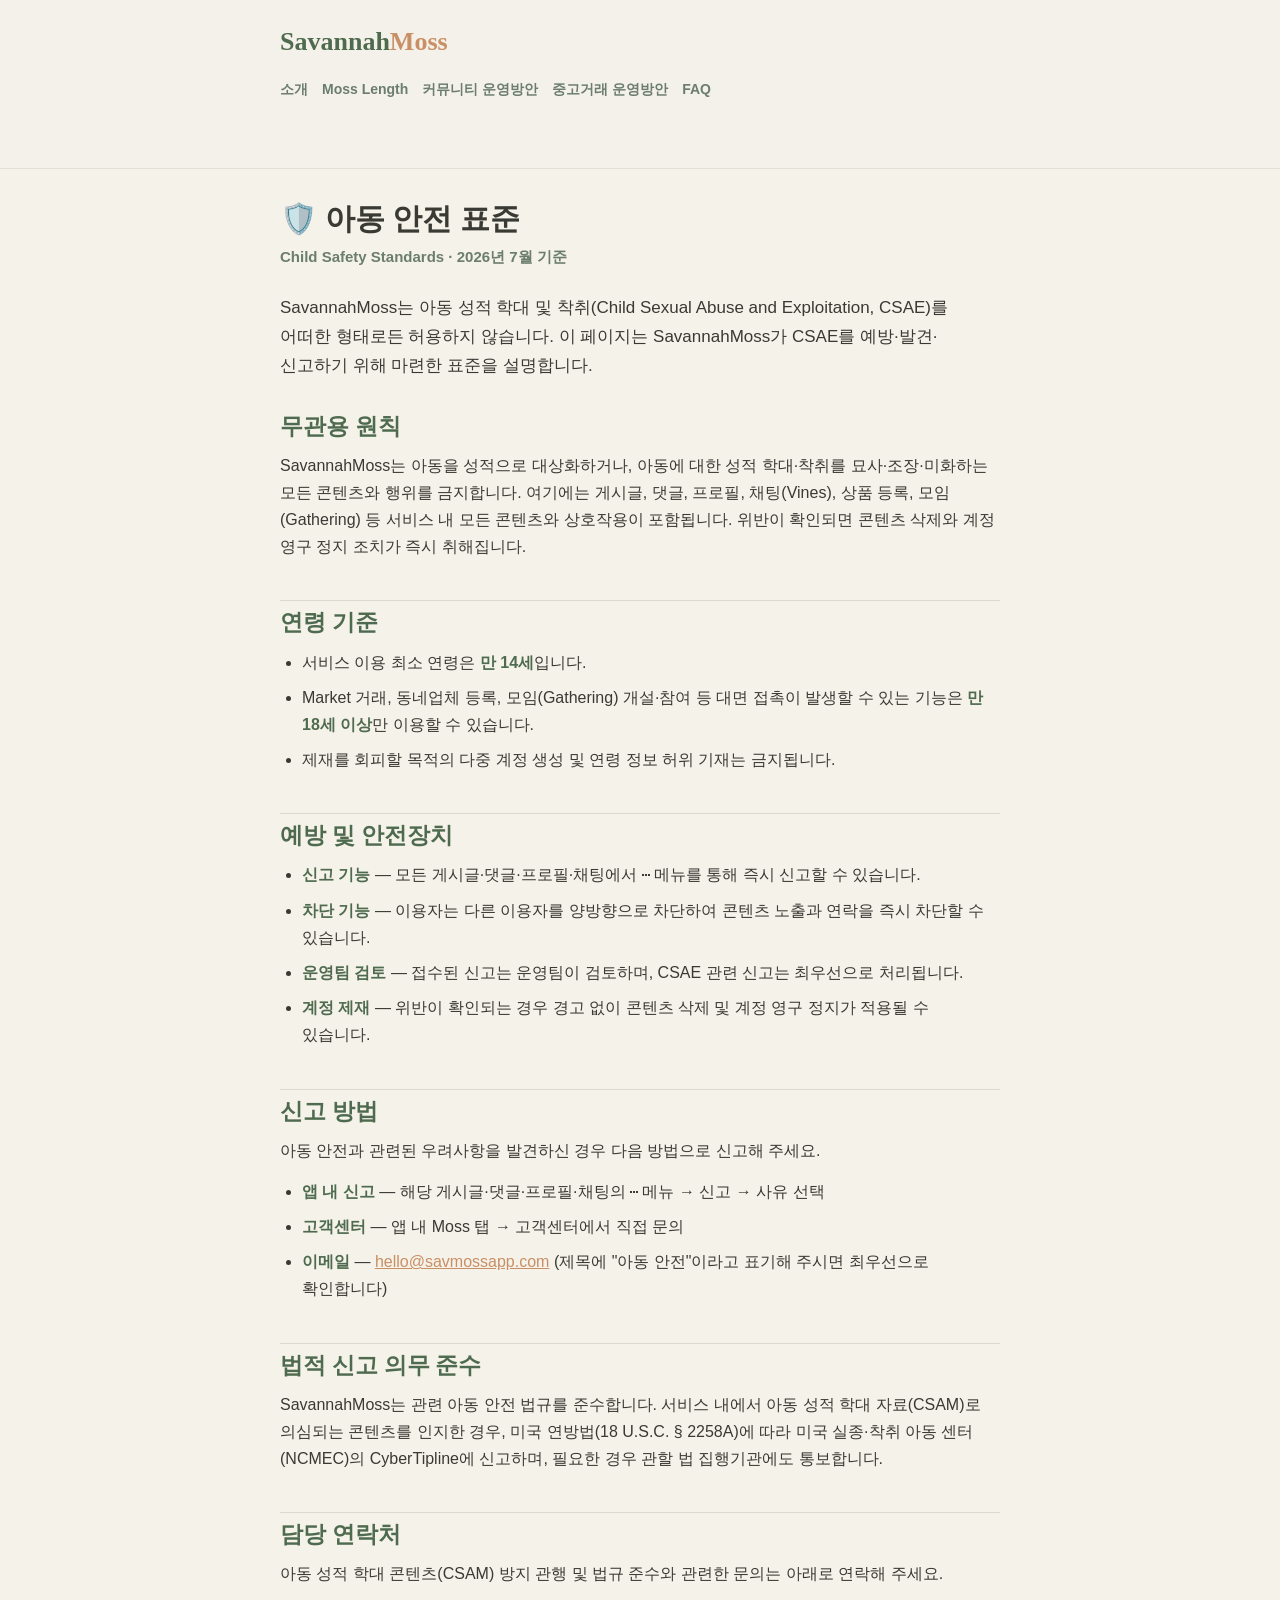
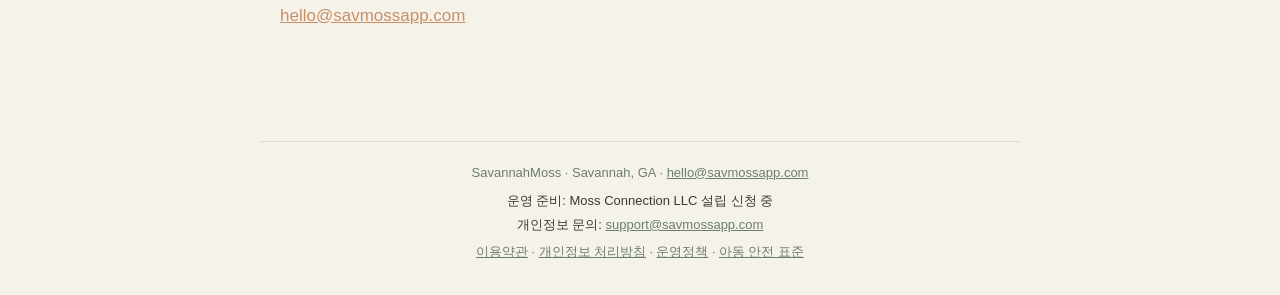
==== child-safety.html @ a76e88a2 "Deploy SavannahMoss info site (2026-07-23T06:16:36Z)" ====
<!DOCTYPE html>
<html lang="ko">
<head>
  <meta charset="UTF-8" />
  <!-- 보안: 정적 호스팅에서 meta 로 실제 동작하는 항목만(X-Frame-Options/nosniff/HSTS/frame-ancestors 는 무시됨 → 엣지 헤더 필요). -->
  <meta http-equiv="Content-Security-Policy" content="default-src 'self'; style-src 'self' 'unsafe-inline' https://fonts.googleapis.com; font-src https://fonts.gstatic.com; img-src 'self' data:; script-src 'self'; base-uri 'self'; form-action 'self'; frame-ancestors 'none'" />
  <meta name="referrer" content="no-referrer" />
  <meta name="viewport" content="width=device-width, initial-scale=1.0" />
  <title>아동 안전 표준 — SavannahMoss</title>
  <meta name="description" content="SavannahMoss의 아동 성적 학대 및 착취(CSAE) 방지 표준. 무관용 원칙, 신고·차단 절차, 법적 신고 의무, 연락처." />
  <link rel="preconnect" href="https://fonts.googleapis.com" />
  <link rel="preconnect" href="https://fonts.gstatic.com" crossorigin />
  <link href="https://fonts.googleapis.com/css2?family=Playfair+Display:wght@600;700&amp;family=Noto+Sans+KR:wght@400;500;700&amp;display=swap" rel="stylesheet" />
  <link rel="stylesheet" href="./style.css?v=a211223e0542" />
</head>
<body>
  <header class="site-header">
    <div class="wrap">
      <a class="site-title" href="./index.html">Savannah<span class="accent">Moss</span></a>
      <nav class="site-nav" aria-label="주요 페이지">
        <a href="./index.html">소개</a>
        <a href="./moss-length.html">Moss Length</a>
        <a href="./community-policy.html">커뮤니티 운영방안</a>
        <a href="./market-policy.html">중고거래 운영방안</a>
        <a href="./faq.html">FAQ</a>
      </nav>
    </div>
  </header>

  <div class="wrap">
    <main>
      <h1>🛡️ 아동 안전 표준</h1>
      <p class="subtitle">Child Safety Standards · 2026년 7월 기준</p>

      <p class="lede">
        SavannahMoss는 아동 성적 학대 및 착취(Child Sexual Abuse and Exploitation, CSAE)를
        어떠한 형태로든 허용하지 않습니다. 이 페이지는 SavannahMoss가 CSAE를 예방·발견·신고하기
        위해 마련한 표준을 설명합니다.
      </p>

      <h2>무관용 원칙</h2>
      <p>
        SavannahMoss는 아동을 성적으로 대상화하거나, 아동에 대한 성적 학대·착취를 묘사·조장·미화하는
        모든 콘텐츠와 행위를 금지합니다. 여기에는 게시글, 댓글, 프로필, 채팅(Vines), 상품 등록,
        모임(Gathering) 등 서비스 내 모든 콘텐츠와 상호작용이 포함됩니다. 위반이 확인되면 콘텐츠
        삭제와 계정 영구 정지 조치가 즉시 취해집니다.
      </p>

      <h2>연령 기준</h2>
      <ul>
        <li>서비스 이용 최소 연령은 <strong>만 14세</strong>입니다.</li>
        <li>Market 거래, 동네업체 등록, 모임(Gathering) 개설·참여 등 대면 접촉이 발생할 수 있는
          기능은 <strong>만 18세 이상</strong>만 이용할 수 있습니다.</li>
        <li>제재를 회피할 목적의 다중 계정 생성 및 연령 정보 허위 기재는 금지됩니다.</li>
      </ul>

      <h2>예방 및 안전장치</h2>
      <ul>
        <li><strong>신고 기능</strong> — 모든 게시글·댓글·프로필·채팅에서 ⋯ 메뉴를 통해 즉시 신고할
          수 있습니다.</li>
        <li><strong>차단 기능</strong> — 이용자는 다른 이용자를 양방향으로 차단하여 콘텐츠 노출과
          연락을 즉시 차단할 수 있습니다.</li>
        <li><strong>운영팀 검토</strong> — 접수된 신고는 운영팀이 검토하며, CSAE 관련 신고는
          최우선으로 처리됩니다.</li>
        <li><strong>계정 제재</strong> — 위반이 확인되는 경우 경고 없이 콘텐츠 삭제 및 계정 영구
          정지가 적용될 수 있습니다.</li>
      </ul>

      <h2>신고 방법</h2>
      <p>
        아동 안전과 관련된 우려사항을 발견하신 경우 다음 방법으로 신고해 주세요.
      </p>
      <ul>
        <li><strong>앱 내 신고</strong> — 해당 게시글·댓글·프로필·채팅의 ⋯ 메뉴 → 신고 → 사유 선택</li>
        <li><strong>고객센터</strong> — 앱 내 Moss 탭 → 고객센터에서 직접 문의</li>
        <li><strong>이메일</strong> — <a href="mailto:hello@savmossapp.com">hello@savmossapp.com</a>
          (제목에 "아동 안전"이라고 표기해 주시면 최우선으로 확인합니다)</li>
      </ul>

      <h2>법적 신고 의무 준수</h2>
      <p>
        SavannahMoss는 관련 아동 안전 법규를 준수합니다. 서비스 내에서 아동 성적 학대 자료(CSAM)로
        의심되는 콘텐츠를 인지한 경우, 미국 연방법(18 U.S.C. § 2258A)에 따라 미국 실종·착취 아동
        센터(NCMEC)의 CyberTipline에 신고하며, 필요한 경우 관할 법 집행기관에도 통보합니다.
      </p>

      <h2>담당 연락처</h2>
      <p>
        아동 성적 학대 콘텐츠(CSAM) 방지 관행 및 법규 준수와 관련한 문의는 아래로 연락해 주세요.
      </p>
      <p class="lede">
        <a href="mailto:hello@savmossapp.com">hello@savmossapp.com</a>
      </p>
    </main>
  </div>

  <footer class="site-footer">
    <div>SavannahMoss · Savannah, GA · <a href="mailto:hello@savmossapp.com">hello@savmossapp.com</a></div>
    <div class="operator-info">
      <!-- 법인 설립 승인 후 정식 법인명 및 등록 정보를 이 문구에 반영합니다. -->
      <span>운영 준비: Moss Connection LLC 설립 신청 중</span>
      <span>개인정보 문의: <a href="mailto:support@savmossapp.com">support@savmossapp.com</a></span>
    </div>
    <div class="footer-legal"><a href="./terms-of-service.html">이용약관</a> · <a href="./privacy-policy.html">개인정보 처리방침</a> · <a href="./operation-policy.html">운영정책</a> · <a href="./child-safety.html">아동 안전 표준</a></div>
  </footer>
</body>
</html>
---- style.css ----
/* SavannahMoss 안내 사이트 — 공통 스타일 */

:root {
  --moss-green: #6b7d6d;
  --live-oak: #4f6b4f;
  --southern-mist: #f5f2ea;
  --savannah-clay: #c98f65;
  --golden-moss: #c8a96b;
  --deep-bark: #3a3a34;
  --soft-sage: #dfe7d8;
  --paper: #fffdf8;
  --mist-deep: #e9e2d3;

  --max-width: 760px;
  --wide-width: 1120px;
  --font-title: 'Playfair Display', 'Noto Sans KR', serif;
  --font-body: 'Noto Sans KR', -apple-system, BlinkMacSystemFont, sans-serif;
}

* {
  box-sizing: border-box;
}

html {
  -webkit-text-size-adjust: 100%;
  scroll-behavior: smooth;
}

#features,
#experience,
#beta,
#partners,
#faq,
#policy,
#contact {
  scroll-margin-top: 110px;
}

body {
  margin: 0;
  padding: 0;
  background-color: var(--southern-mist);
  color: var(--deep-bark);
  font-family: var(--font-body);
  line-height: 1.7;
  font-size: 16px;
  word-break: keep-all;
  overflow-wrap: break-word;
}

.wrap,
.wide-wrap {
  margin: 0 auto;
  padding: 0 20px 48px;
}

.wrap {
  max-width: var(--max-width);
}

.wide-wrap {
  max-width: var(--wide-width);
}

/* 헤더 */
header.site-header {
  background-color: rgba(245, 242, 234, 0.94);
  border-bottom: 1px solid rgba(58, 58, 52, 0.1);
  padding: 20px 0 12px;
  margin-bottom: 32px;
}

header.site-header.home-header {
  position: sticky;
  top: 0;
  z-index: 20;
  margin-bottom: 0;
  backdrop-filter: blur(14px);
}

.header-inner {
  display: flex;
  align-items: center;
  justify-content: space-between;
  gap: 20px;
  padding-bottom: 0;
}

.site-title {
  font-family: var(--font-title);
  font-weight: 700;
  font-size: 26px;
  color: var(--live-oak);
  text-decoration: none;
  display: inline-block;
  letter-spacing: 0;
  white-space: nowrap;
}

.brand-lockup {
  display: inline-flex;
  align-items: center;
  gap: 10px;
  color: inherit;
  text-decoration: none;
}

.brand-mark {
  width: 50px;
  height: 50px;
  object-fit: contain;
  border-radius: 50%;
}

.site-title .accent {
  color: var(--savannah-clay);
}

nav.site-nav {
  margin-top: 10px;
  display: flex;
  flex-wrap: wrap;
  gap: 6px 14px;
}

.header-inner nav.site-nav {
  margin-top: 0;
  justify-content: flex-end;
}

nav.site-nav a {
  color: var(--moss-green);
  text-decoration: none;
  font-size: 14px;
  font-weight: 600;
  padding: 4px 0;
  border-bottom: 2px solid transparent;
}

.nav-beta {
  min-height: 34px;
  padding: 5px 12px;
  color: #fff;
  cursor: pointer;
  background-color: var(--live-oak);
  border: 1px solid var(--live-oak);
  border-radius: 6px;
  font-family: var(--font-body);
  font-size: 13px;
  font-weight: 700;
  line-height: 1.4;
  word-break: keep-all;
}

.nav-beta:hover,
.nav-beta:focus-visible {
  color: #fff;
  background-color: var(--deep-bark);
  border-color: var(--deep-bark);
}

nav.site-nav a:hover,
nav.site-nav a:focus {
  color: var(--live-oak);
  border-bottom-color: var(--golden-moss);
}

nav.site-nav a[aria-current='page'] {
  color: var(--live-oak);
  border-bottom-color: var(--live-oak);
}

a:focus-visible,
button:focus-visible,
input:focus-visible,
select:focus-visible,
textarea:focus-visible,
fieldset:focus-visible,
summary:focus-visible {
  outline: 3px solid var(--golden-moss);
  outline-offset: 4px;
}

/* 본문 타이포 */
main {
  min-height: 40vh;
}

h1,
h2 {
  font-family: var(--font-title);
  line-height: 1.18;
  letter-spacing: 0;
  word-break: keep-all;
  overflow-wrap: normal;
}

h1 {
  font-size: 30px;
  color: var(--deep-bark);
  margin: 0 0 8px;
}

h2 {
  font-size: 23px;
  color: var(--live-oak);
  margin: 40px 0 12px;
  padding-top: 8px;
  border-top: 1px solid rgba(107, 125, 109, 0.2);
}

.home-page h2 {
  font-size: clamp(31px, 4vw, 54px);
  color: var(--deep-bark);
  margin: 0;
  padding: 0;
  border: 0;
}

h2:first-of-type {
  border-top: none;
  margin-top: 24px;
}

h3 {
  font-family: var(--font-body);
  font-weight: 700;
  font-size: 16px;
  color: var(--deep-bark);
  margin: 20px 0 8px;
}

p {
  margin: 0 0 14px;
}

.lede {
  font-size: 17px;
  color: var(--deep-bark);
}

.subtitle {
  color: var(--moss-green);
  font-size: 15px;
  font-weight: 600;
  margin: 0 0 24px;
}

.section-kicker {
  color: var(--savannah-clay);
  font-size: 12px;
  font-weight: 700;
  letter-spacing: 0.08em;
  margin-bottom: 12px;
  text-transform: uppercase;
}

.section-lede {
  font-size: 19px;
  color: rgba(58, 58, 52, 0.86);
  margin: 0;
}

.section-heading {
  max-width: 760px;
  margin-bottom: 30px;
}

ul,
ol {
  margin: 0 0 16px;
  padding-left: 22px;
}

li {
  margin-bottom: 8px;
}

strong {
  color: var(--live-oak);
}

a {
  color: var(--savannah-clay);
}

a:hover {
  color: var(--live-oak);
}

hr {
  border: none;
  border-top: 1px solid rgba(58, 58, 52, 0.12);
  margin: 32px 0;
}

/* Home */
.hero {
  position: relative;
  min-height: 88svh;
  display: grid;
  align-items: end;
  overflow: hidden;
  color: #fffdf8;
}

.hero-media,
.hero-shade {
  position: absolute;
  inset: 0;
}

.hero-media {
  background-image: url('./intro-bg.jpg');
  background-position: center 38%;
  background-size: cover;
  transform: scale(1.02);
}

.hero-shade {
  background: linear-gradient(180deg, rgba(36, 43, 32, 0.2) 0%, rgba(36, 43, 32, 0.34) 42%, rgba(36, 43, 32, 0.72) 100%);
}

.hero-content {
  position: relative;
  z-index: 2;
  width: 100%;
  padding-top: 170px;
  padding-bottom: min(12vh, 110px);
}

.eyebrow {
  color: rgba(255, 253, 248, 0.86);
  font-size: 13px;
  font-weight: 700;
  letter-spacing: 0.08em;
  text-transform: uppercase;
}

.hero h1 {
  color: #fffdf8;
  font-size: clamp(52px, 7.5vw, 100px);
  line-height: 0.95;
  max-width: 980px;
  text-shadow: 0 2px 22px rgba(0, 0, 0, 0.22);
}

.hero-copy {
  max-width: 670px;
  color: rgba(255, 253, 248, 0.94);
  font-size: clamp(18px, 2.1vw, 25px);
  line-height: 1.55;
  margin-top: 22px;
}

.hero-route {
  color: rgba(255, 253, 248, 0.82);
  font-size: 13px;
  font-weight: 700;
  letter-spacing: 0.04em;
  margin: 18px 0 0;
}

.hero-route span {
  color: var(--golden-moss);
  padding: 0 5px;
}

.hero-actions,
.final-cta {
  display: flex;
  align-items: center;
  flex-wrap: wrap;
  gap: 12px;
}

.hero-actions {
  margin-top: 30px;
}

.primary-action,
.secondary-action {
  display: inline-flex;
  align-items: center;
  justify-content: center;
  min-height: 46px;
  border-radius: 8px;
  padding: 11px 18px;
  font-weight: 700;
  text-decoration: none;
  font-family: var(--font-body);
  font-size: 15px;
  cursor: pointer;
}

.primary-action {
  background-color: var(--paper);
  color: var(--live-oak);
  border: 1px solid var(--paper);
}

.primary-action:hover {
  color: var(--deep-bark);
  background-color: var(--soft-sage);
}

.secondary-action {
  border: 1px solid rgba(255, 253, 248, 0.62);
  background-color: transparent;
  color: #fffdf8;
}

.secondary-action:hover {
  border-color: #fffdf8;
  color: #fffdf8;
}

.hero-status {
  display: flex;
  align-items: center;
  gap: 9px;
  margin: 17px 0 0;
  color: rgba(255, 253, 248, 0.82);
  font-size: 13px;
}

.hero-status span {
  display: inline-flex;
  align-items: center;
  min-height: 24px;
  padding: 2px 9px;
  color: var(--deep-bark);
  background-color: var(--golden-moss);
  border-radius: 999px;
  font-size: 11px;
  font-weight: 700;
  text-transform: uppercase;
}

.intro-band,
.experience-band,
.policy-band {
  padding: 86px 0;
}

.intro-band {
  background-color: var(--paper);
}

.intro-grid,
.experience-grid {
  display: grid;
  grid-template-columns: minmax(0, 0.86fr) minmax(0, 1.14fr);
  gap: 52px;
  align-items: center;
  padding-bottom: 0;
}

.feature-section,
.trust-section,
.faq-section,
.final-cta {
  padding-top: 94px;
  padding-bottom: 94px;
}

.feature-grid {
  display: grid;
  grid-template-columns: repeat(4, minmax(0, 1fr));
  gap: 14px;
}

.feature-card,
.policy-link {
  background-color: var(--paper);
  border: 1px solid rgba(107, 125, 109, 0.18);
  border-radius: 8px;
}

.feature-card {
  min-height: 230px;
  padding: 24px;
}

.feature-icon {
  width: 44px;
  height: 44px;
  border-radius: 6px;
  display: inline-flex;
  align-items: center;
  justify-content: center;
  color: #fff;
  background-color: var(--live-oak);
  margin-bottom: 24px;
}

.feature-icon svg {
  width: 24px;
  height: 24px;
  flex: 0 0 auto;
}

.feature-icon.clay {
  background-color: var(--savannah-clay);
}

.feature-icon.gold {
  background-color: var(--golden-moss);
  color: var(--deep-bark);
}

.feature-card h3,
.trust-list h3 {
  font-size: 18px;
  margin: 0 0 9px;
}

.feature-card p,
.trust-list p,
.policy-link p,
.experience-grid p,
.reference-note p,
.final-cta p {
  color: rgba(58, 58, 52, 0.78);
}

.feature-card .feature-context {
  margin: 0 0 8px;
  color: var(--savannah-clay);
  font-size: 12px;
  font-weight: 700;
}

/* 앱 경험: 휴대폰 장식 없이 실제 제품 흐름을 보여주는 UI 프리뷰 */
.product-experience {
  padding: 104px 0;
  background-color: var(--paper);
}

.product-experience > .wide-wrap {
  padding-bottom: 0;
}

.experience-heading {
  max-width: 820px;
  margin-bottom: 64px;
}

.experience-heading .section-lede {
  max-width: 720px;
  margin-top: 18px;
}

.preview-note {
  margin: 13px 0 0;
  color: rgba(58, 58, 52, 0.58);
  font-size: 12px;
}

.experience-flow {
  border-top: 1px solid rgba(58, 58, 52, 0.14);
}

.experience-row {
  display: grid;
  grid-template-columns: minmax(260px, 0.78fr) minmax(0, 1.22fr);
  gap: 72px;
  align-items: center;
  padding: 72px 0;
  border-bottom: 1px solid rgba(58, 58, 52, 0.14);
}

.experience-row.reverse .experience-copy {
  order: 2;
}

.experience-row.reverse {
  grid-template-columns: minmax(0, 1.22fr) minmax(260px, 0.78fr);
}

.experience-row.reverse .app-preview {
  order: 1;
}

.experience-copy {
  max-width: 420px;
}

.experience-step {
  display: block;
  margin-bottom: 18px;
  color: var(--savannah-clay);
  font-size: 12px;
  font-weight: 700;
  letter-spacing: 0.06em;
  text-transform: uppercase;
}

.experience-copy h3 {
  margin: 0 0 18px;
  color: var(--deep-bark);
  font-family: var(--font-title);
  font-size: clamp(28px, 3.4vw, 43px);
  line-height: 1.24;
}

.experience-copy p {
  margin: 0;
  color: rgba(58, 58, 52, 0.78);
  font-size: 16px;
}

.flow-label {
  display: block;
  margin-top: 23px;
  padding-top: 15px;
  color: var(--live-oak);
  border-top: 1px solid rgba(79, 107, 79, 0.18);
  font-size: 13px;
  font-weight: 700;
}

.app-preview {
  min-width: 0;
  padding: 26px;
  background-color: var(--southern-mist);
  border: 1px solid rgba(107, 125, 109, 0.22);
  border-radius: 8px;
  box-shadow: 0 24px 56px rgba(58, 58, 52, 0.12);
}

.preview-bar {
  display: flex;
  align-items: center;
  justify-content: space-between;
  gap: 16px;
  margin-bottom: 18px;
}

.preview-bar strong {
  color: var(--deep-bark);
  font-family: var(--font-title);
  font-size: 24px;
}

.preview-bar span {
  color: var(--moss-green);
  font-size: 11px;
  font-weight: 700;
}

.preview-search {
  margin-bottom: 12px;
  padding: 11px 14px;
  color: rgba(58, 58, 52, 0.55);
  background-color: rgba(58, 58, 52, 0.07);
  border-radius: 6px;
  font-size: 12px;
}

.preview-chips {
  display: flex;
  flex-wrap: wrap;
  gap: 7px;
  margin-bottom: 16px;
}

.preview-chips span {
  padding: 5px 10px;
  color: var(--moss-green);
  background-color: var(--paper);
  border: 1px solid rgba(107, 125, 109, 0.15);
  border-radius: 999px;
  font-size: 11px;
  font-weight: 700;
}

.preview-chips .active {
  color: #fff;
  background-color: var(--live-oak);
  border-color: var(--live-oak);
}

.preview-post {
  padding: 19px;
  background-color: var(--paper);
  border: 1px solid rgba(107, 125, 109, 0.16);
  border-radius: 8px;
}

.preview-author {
  display: flex;
  align-items: center;
  gap: 11px;
}

.preview-avatar {
  display: grid;
  width: 38px;
  height: 38px;
  flex: 0 0 auto;
  color: var(--live-oak);
  background-color: var(--soft-sage);
  border-radius: 50%;
  font-size: 13px;
  font-weight: 700;
  place-items: center;
}

.preview-author strong,
.preview-author small {
  display: block;
}

.preview-author strong {
  color: var(--deep-bark);
  font-size: 13px;
}

.preview-author small {
  color: rgba(58, 58, 52, 0.56);
  font-size: 10px;
}

.preview-post > p {
  margin: 17px 0;
  color: var(--deep-bark);
  font-size: 16px;
  font-weight: 700;
  line-height: 1.55;
}

.preview-answer {
  display: grid;
  grid-template-columns: 24px minmax(0, 1fr);
  gap: 6px;
  padding: 12px;
  color: var(--moss-green);
  background-color: rgba(107, 125, 109, 0.09);
  border-radius: 6px;
}

.preview-answer p {
  margin: 0;
  color: rgba(58, 58, 52, 0.72);
  font-size: 12px;
}

.preview-answer strong {
  color: var(--live-oak);
}

.market-preview {
  display: grid;
  grid-template-columns: minmax(0, 0.82fr) minmax(0, 1.18fr);
  gap: 16px;
  align-items: stretch;
}

.market-listing,
.vines-panel {
  min-width: 0;
  background-color: var(--paper);
  border: 1px solid rgba(107, 125, 109, 0.16);
  border-radius: 8px;
  overflow: hidden;
}

.market-listing img {
  display: block;
  width: 100%;
  height: auto;
  aspect-ratio: 4 / 3;
  object-fit: cover;
}

.listing-copy {
  padding: 15px;
}

.listing-copy span,
.listing-copy strong,
.listing-copy p {
  display: block;
}

.listing-copy span {
  color: var(--savannah-clay);
  font-size: 10px;
  font-weight: 700;
}

.listing-copy strong {
  margin-top: 6px;
  color: var(--deep-bark);
  font-size: 14px;
}

.listing-copy p {
  margin: 3px 0 0;
  color: var(--moss-green);
  font-size: 12px;
}

.vines-panel {
  padding: 18px;
}

.vines-panel .preview-bar {
  margin-bottom: 22px;
}

.vines-panel .preview-bar strong {
  font-size: 21px;
}

.chat-line {
  width: fit-content;
  max-width: 88%;
  margin-bottom: 9px;
  padding: 9px 11px;
  font-size: 11px;
  line-height: 1.5;
}

.chat-line.received {
  color: var(--deep-bark);
  background-color: var(--mist-deep);
  border-radius: 3px 8px 8px 8px;
}

.chat-line.sent {
  margin-left: auto;
  color: #fff;
  background-color: var(--live-oak);
  border-radius: 8px 3px 8px 8px;
}

.meeting-note {
  display: grid;
  gap: 2px;
  margin-top: 18px;
  padding-top: 13px;
  border-top: 1px solid rgba(58, 58, 52, 0.12);
}

.meeting-note strong {
  color: var(--savannah-clay);
  font-size: 10px;
}

.meeting-note span {
  color: var(--deep-bark);
  font-size: 11px;
  font-weight: 700;
}

.moss-preview {
  padding: 30px;
}

.moss-profile-head {
  display: grid;
  grid-template-columns: auto minmax(0, 1fr) auto;
  gap: 14px;
  align-items: center;
  padding-bottom: 20px;
  border-bottom: 1px solid rgba(58, 58, 52, 0.12);
}

.moss-avatar {
  display: grid;
  width: 58px;
  height: 58px;
  color: #fff;
  background-color: var(--live-oak);
  border-radius: 50%;
  font-family: var(--font-title);
  font-size: 24px;
  place-items: center;
}

.moss-profile-head strong {
  display: block;
  color: var(--deep-bark);
  font-family: var(--font-title);
  font-size: 21px;
}

.moss-profile-head p {
  margin: 2px 0 0;
  color: rgba(58, 58, 52, 0.6);
  font-size: 11px;
}

.moss-length {
  color: var(--live-oak);
  font-family: var(--font-title);
  font-size: 22px;
  font-weight: 700;
  white-space: nowrap;
}

.verification-row {
  display: flex;
  flex-wrap: wrap;
  gap: 9px;
  margin: 18px 0;
}

.verification-row span {
  padding: 6px 9px;
  color: var(--deep-bark);
  background-color: var(--paper);
  border: 1px solid rgba(107, 125, 109, 0.16);
  border-radius: 6px;
  font-size: 11px;
}

.verification-row b {
  margin-right: 4px;
  color: var(--live-oak);
}

.moss-preview .moss-progress {
  margin: 0 0 20px;
}

.moss-preview .moss-progress span {
  width: 58%;
}

.activity-lines {
  display: grid;
  gap: 9px;
}

.activity-lines p {
  display: grid;
  grid-template-columns: 70px minmax(0, 1fr);
  gap: 10px;
  margin: 0;
  padding: 10px 0;
  border-bottom: 1px solid rgba(58, 58, 52, 0.1);
}

.activity-lines p:last-child {
  border-bottom: 0;
}

.activity-lines span {
  color: var(--savannah-clay);
  font-size: 10px;
  font-weight: 700;
}

.activity-lines strong {
  color: var(--deep-bark);
  font-size: 12px;
}

/* 베타 참여와 지역 파트너 */
.beta-band {
  padding: 98px 0;
  color: #fffdf8;
  background-color: var(--live-oak);
}

.beta-band > .wide-wrap,
.partner-band > .wide-wrap {
  padding-bottom: 0;
}

.beta-layout,
.partner-layout {
  display: grid;
  grid-template-columns: minmax(280px, 0.84fr) minmax(0, 1.16fr);
  gap: 76px;
  align-items: start;
}

.beta-band .section-kicker {
  color: var(--golden-moss);
}

.beta-band h2 {
  color: #fffdf8;
}

.beta-copy > p:not(.section-kicker) {
  margin: 20px 0 0;
  color: rgba(255, 253, 248, 0.82);
}

.beta-apply,
.partner-action {
  min-height: 46px;
  margin-top: 26px;
  padding: 10px 17px;
  cursor: pointer;
  border-radius: 6px;
  font-family: var(--font-body);
  font-size: 14px;
  font-weight: 700;
}

.beta-apply {
  color: var(--live-oak);
  background-color: var(--paper);
  border: 1px solid var(--paper);
}

.beta-apply:hover,
.beta-apply:focus-visible {
  color: var(--deep-bark);
  background-color: var(--soft-sage);
}

.beta-details {
  margin: 0;
  border-top: 1px solid rgba(255, 253, 248, 0.24);
}

.beta-details div {
  display: grid;
  grid-template-columns: 100px minmax(0, 1fr);
  gap: 22px;
  padding: 22px 0;
  border-bottom: 1px solid rgba(255, 253, 248, 0.2);
}

.beta-details dt {
  color: var(--golden-moss);
  font-size: 12px;
  font-weight: 700;
}

.beta-details dd {
  margin: 0;
  color: rgba(255, 253, 248, 0.88);
  font-size: 14px;
}

.partner-band {
  padding: 98px 0;
  background-color: var(--mist-deep);
}

.partner-copy > p {
  margin: 0 0 28px;
  color: rgba(58, 58, 52, 0.8);
  font-size: 17px;
}

.partner-paths {
  margin: 0;
  padding: 0;
  list-style: none;
  border-top: 1px solid rgba(58, 58, 52, 0.16);
}

.partner-paths li {
  display: grid;
  grid-template-columns: 42px 130px minmax(0, 1fr);
  gap: 12px;
  align-items: baseline;
  margin: 0;
  padding: 15px 0;
  border-bottom: 1px solid rgba(58, 58, 52, 0.14);
}

.partner-paths span {
  color: var(--savannah-clay);
  font-size: 11px;
  font-weight: 700;
}

.partner-paths strong {
  color: var(--deep-bark);
  font-size: 14px;
}

.partner-paths small {
  color: rgba(58, 58, 52, 0.68);
  font-size: 13px;
}

.partner-action {
  color: #fff;
  background-color: var(--live-oak);
  border: 1px solid var(--live-oak);
}

.partner-action:hover,
.partner-action:focus-visible {
  background-color: var(--deep-bark);
  border-color: var(--deep-bark);
}

.brand-board {
  background-color: var(--southern-mist);
  padding: 94px 0;
}

.brand-board-top {
  display: grid;
  grid-template-columns: minmax(0, 1.1fr) minmax(280px, 0.9fr);
  gap: 42px;
  align-items: end;
  border-bottom: 1px solid rgba(58, 58, 52, 0.13);
  padding-bottom: 32px;
}

.brand-board-top p:last-child {
  color: rgba(58, 58, 52, 0.76);
  margin: 0;
}

.mood-grid {
  display: grid;
  grid-template-columns: repeat(3, minmax(0, 1fr));
  gap: 14px;
  margin-top: 22px;
}

.mood-tile {
  position: relative;
  min-height: 220px;
  border-radius: 8px;
  overflow: hidden;
  background-color: var(--mist-deep);
  border: 1px solid rgba(107, 125, 109, 0.15);
}

.mood-tile::before,
.mood-tile::after {
  content: '';
  position: absolute;
  inset: 0;
}

.mood-tile::before {
  background-image: url('./intro-bg.jpg');
  background-size: cover;
  opacity: 0.9;
}

.oak-tile::before {
  background-position: center 10%;
}

.porch-tile::before {
  background-position: center 56%;
  filter: sepia(0.16) saturate(0.95);
}

.square-tile::before {
  background-position: center 74%;
  filter: saturate(0.88);
}

.mood-tile::after {
  background: linear-gradient(180deg, rgba(58, 58, 52, 0.02), rgba(58, 58, 52, 0.46));
}

.mood-tile span {
  position: absolute;
  left: 18px;
  bottom: 16px;
  z-index: 2;
  color: #fffdf8;
  font-size: 13px;
  font-weight: 700;
  letter-spacing: 0.05em;
  text-transform: uppercase;
}

.system-grid {
  display: grid;
  grid-template-columns: minmax(0, 1.7fr) minmax(260px, 0.7fr);
  gap: 28px;
  border-top: 1px solid rgba(58, 58, 52, 0.13);
  margin-top: 28px;
  padding-top: 24px;
}

.mini-label {
  color: var(--moss-green);
  font-size: 12px;
  font-weight: 700;
  letter-spacing: 0.08em;
  margin-bottom: 16px;
  text-transform: uppercase;
}

.swatch-row {
  display: grid;
  grid-template-columns: repeat(6, minmax(0, 1fr));
  gap: 14px;
}

.swatch-row span {
  min-width: 0;
  text-align: center;
}

.swatch-row span::before {
  content: '';
  display: block;
  width: 78px;
  max-width: 100%;
  aspect-ratio: 1;
  border-radius: 50%;
  margin: 0 auto 12px;
  background-color: var(--swatch);
  border: 1px solid rgba(58, 58, 52, 0.08);
  box-shadow: inset 0 0 0 1px rgba(255, 255, 255, 0.16);
}

.swatch-row b,
.swatch-row small {
  display: block;
  overflow-wrap: break-word;
}

.swatch-row b {
  color: rgba(58, 58, 52, 0.86);
  font-size: 11px;
  text-transform: uppercase;
}

.swatch-row small {
  color: rgba(58, 58, 52, 0.6);
  font-size: 12px;
}

.type-panel {
  border-left: 1px solid rgba(58, 58, 52, 0.13);
  padding-left: 32px;
}

.type-panel strong,
.type-panel b,
.type-panel span {
  display: block;
}

.type-panel strong {
  color: var(--deep-bark);
  font-family: var(--font-title);
  font-size: 34px;
  font-weight: 600;
  line-height: 1.12;
}

.type-panel b {
  color: var(--deep-bark);
  font-size: 22px;
  margin-top: 28px;
}

.type-panel span {
  color: rgba(58, 58, 52, 0.62);
  font-size: 13px;
  margin-top: 4px;
}

.experience-band,
.journey-band {
  background-color: var(--mist-deep);
}

.journey-band {
  padding: 86px 0;
}

.journey-grid {
  display: grid;
  grid-template-columns: minmax(250px, 0.7fr) minmax(0, 1.3fr);
  align-items: center;
  gap: 74px;
  padding-bottom: 0;
}

.journey-poster {
  position: relative;
  max-width: 364px;
  width: 100%;
  aspect-ratio: 0.72;
  margin: 0;
  overflow: hidden;
  border: 1px solid rgba(58, 58, 52, 0.16);
  border-radius: 8px;
  box-shadow: 18px 18px 0 rgba(107, 125, 109, 0.16);
}

.journey-poster img {
  display: block;
  width: 100%;
  height: 100%;
  object-fit: cover;
  object-position: center;
}

.journey-poster figcaption {
  position: absolute;
  left: 18px;
  top: 18px;
  color: rgba(255, 253, 248, 0.94);
  font-family: var(--font-title);
  font-size: 19px;
  text-shadow: 0 1px 12px rgba(58, 58, 52, 0.4);
}

.journey-copy h2 {
  font-size: clamp(31px, 4vw, 49px);
}

.journey-lede {
  max-width: 640px;
  color: rgba(58, 58, 52, 0.8);
  font-size: 18px;
  margin: 20px 0 28px;
}

.journey-list {
  list-style: none;
  margin: 0;
  padding: 0;
  border-top: 1px solid rgba(58, 58, 52, 0.16);
}

.journey-list li {
  display: grid;
  grid-template-columns: 68px minmax(0, 1fr);
  gap: 14px;
  align-items: center;
  margin: 0;
  padding: 14px 0;
  border-bottom: 1px solid rgba(58, 58, 52, 0.13);
}

.journey-number {
  color: var(--savannah-clay);
  font-family: var(--font-title);
  font-size: 18px;
}

.journey-note {
  max-width: 620px;
  margin: 0;
  padding-top: 20px;
  border-top: 1px solid rgba(58, 58, 52, 0.16);
  color: var(--live-oak);
  font-size: 14px;
  font-weight: 700;
}

.connection-section {
  background-color: var(--southern-mist);
  padding: 94px 0;
}

.connection-section > .wide-wrap {
  padding-bottom: 0;
}

.connection-heading {
  max-width: 820px;
}

.connection-grid {
  display: grid;
  grid-template-columns: repeat(3, minmax(0, 1fr));
  gap: 14px;
}

.connection-item {
  min-height: 240px;
  padding: 26px;
  border: 1px solid rgba(107, 125, 109, 0.18);
  border-radius: 8px;
  background-color: var(--paper);
}

.connection-item > span {
  display: block;
  margin-bottom: 42px;
  color: var(--savannah-clay);
  font-size: 13px;
  font-weight: 700;
}

.connection-item h3 {
  margin: 0 0 10px;
  font-size: 18px;
}

.connection-item p {
  margin: 0;
  color: rgba(58, 58, 52, 0.76);
  font-size: 14px;
  line-height: 1.7;
}

.language-vision {
  display: grid;
  grid-template-columns: minmax(160px, 0.34fr) minmax(0, 1fr);
  gap: 36px;
  margin-top: 18px;
  padding: 30px;
  border-left: 4px solid var(--golden-moss);
  border-radius: 0 8px 8px 0;
  background-color: var(--soft-sage);
}

.language-vision .section-kicker {
  margin: 3px 0 0;
}

.language-vision h3 {
  margin: 0 0 8px;
  font-family: var(--font-title);
  font-size: 25px;
}

.language-vision p:last-child {
  max-width: 720px;
  margin: 0;
  color: rgba(58, 58, 52, 0.78);
}

.faq-section {
  padding-top: 94px;
  padding-bottom: 94px;
}

.faq-list {
  max-width: 880px;
  border-top: 1px solid rgba(58, 58, 52, 0.16);
}

.faq-list details {
  border-bottom: 1px solid rgba(58, 58, 52, 0.13);
  padding: 20px 0;
}

.faq-list summary {
  color: var(--deep-bark);
  cursor: pointer;
  font-size: 17px;
  font-weight: 700;
  list-style: none;
  padding-right: 32px;
  position: relative;
}

.faq-list summary::-webkit-details-marker {
  display: none;
}

.faq-list summary::after {
  color: var(--savannah-clay);
  content: '+';
  font-family: var(--font-title);
  font-size: 25px;
  line-height: 1;
  position: absolute;
  right: 2px;
  top: -3px;
}

.faq-list details[open] summary::after {
  content: '-';
}

.faq-list p {
  color: rgba(58, 58, 52, 0.76);
  margin: 12px 32px 0 0;
}

.journey-list strong,
.journey-list small {
  display: block;
}

.journey-list strong {
  color: var(--deep-bark);
  font-size: 16px;
}

.journey-list small {
  color: rgba(58, 58, 52, 0.64);
  font-size: 13px;
  margin-top: 2px;
}

.journey-copy .stat-row {
  margin-top: 24px;
}

.mockup-heading {
  max-width: 860px;
}

.mockup-heading p:last-child {
  color: rgba(58, 58, 52, 0.76);
  margin-top: 16px;
}

.mockup-wall {
  display: grid;
  grid-template-columns: repeat(4, minmax(0, 1fr));
  gap: 18px;
  align-items: end;
}

.phone-preview {
  width: min(100%, 292px);
  aspect-ratio: 0.52;
  justify-self: center;
  border: 10px solid #2f302b;
  border-radius: 32px;
  background-color: #2f302b;
  box-shadow: 0 28px 60px rgba(58, 58, 52, 0.22);
  overflow: hidden;
}

.phone-top {
  width: 82px;
  height: 8px;
  border-radius: 8px;
  background-color: #141512;
  margin: 10px auto;
}

.phone-screen {
  height: calc(100% - 28px);
  border-radius: 22px;
  background-color: var(--southern-mist);
  padding: 20px;
  overflow: hidden;
}

.screen-label {
  color: var(--savannah-clay);
  font-size: 12px;
  font-weight: 700;
  text-transform: uppercase;
  margin-bottom: 10px;
}

.phone-screen h3 {
  color: var(--deep-bark);
  font-family: var(--font-title);
  font-size: 28px;
  line-height: 1.1;
  margin: 0 0 16px;
}

.screen-story,
.screen-row {
  background-color: var(--paper);
  border-radius: 8px;
  border: 1px solid rgba(107, 125, 109, 0.14);
}

.screen-story {
  display: flex;
  gap: 14px;
  padding: 15px;
  margin-bottom: 12px;
}

.screen-story span {
  width: 42px;
  height: 42px;
  flex: 0 0 auto;
  border-radius: 50%;
  background: var(--soft-sage);
}

.screen-story strong,
.screen-row strong {
  color: var(--deep-bark);
}

.screen-story p {
  font-size: 13px;
  line-height: 1.45;
  margin: 4px 0 0;
}

.screen-row {
  padding: 14px 15px;
  margin-bottom: 12px;
}

.screen-row span {
  display: block;
  color: var(--moss-green);
  font-size: 12px;
  font-weight: 700;
  margin-bottom: 2px;
}

.clay-row span {
  color: var(--savannah-clay);
}

.screen-tabs {
  display: grid;
  grid-template-columns: repeat(4, 1fr);
  gap: 12px;
  margin-top: 28px;
}

.screen-tabs i {
  height: 6px;
  border-radius: 6px;
  background-color: rgba(107, 125, 109, 0.3);
}

.search-pill {
  border-radius: 8px;
  background-color: rgba(58, 58, 52, 0.08);
  color: rgba(58, 58, 52, 0.52);
  font-size: 12px;
  font-weight: 700;
  padding: 10px 12px;
  margin-bottom: 14px;
}

.category-row {
  display: grid;
  grid-template-columns: repeat(4, 1fr);
  gap: 10px;
  margin-bottom: 14px;
}

.category-row span {
  display: block;
  aspect-ratio: 1;
  border-radius: 8px;
  background-color: rgba(107, 125, 109, 0.18);
}

.product-card {
  background-color: var(--paper);
  border: 1px solid rgba(107, 125, 109, 0.14);
  border-radius: 8px;
  overflow: hidden;
}

.product-card strong,
.product-card p {
  display: block;
  padding: 0 12px;
}

.product-card strong {
  color: var(--deep-bark);
  font-size: 13px;
  margin-top: 10px;
}

.product-card p {
  color: rgba(58, 58, 52, 0.62);
  font-size: 12px;
  margin-bottom: 12px;
}

.product-image {
  height: 112px;
  background-image: linear-gradient(140deg, rgba(79, 107, 79, 0.15), rgba(201, 143, 101, 0.24)), url('./intro-bg.jpg');
  background-position: center 66%;
  background-size: cover;
}

.moss-phone .phone-screen,
.profile-phone .phone-screen {
  text-align: center;
}

.moss-mark,
.profile-avatar {
  background-color: rgba(107, 125, 109, 0.12);
  border-radius: 50%;
  margin: 0 auto;
  overflow: hidden;
}

.moss-mark {
  width: 118px;
  height: 118px;
  border: 1px solid rgba(107, 125, 109, 0.2);
}

.moss-mark img,
.profile-avatar img {
  width: 100%;
  height: 100%;
  object-fit: cover;
}

.moss-value {
  display: flex;
  align-items: baseline;
  justify-content: center;
  gap: 5px;
  margin-top: 14px;
}

.moss-value strong {
  color: var(--deep-bark);
  font-family: var(--font-title);
  font-size: 46px;
  line-height: 1;
}

.moss-value span,
.moss-tier {
  color: var(--live-oak);
}

.moss-tier {
  font-size: 13px;
  font-weight: 700;
  margin-bottom: 12px;
}

.moss-progress {
  height: 8px;
  border-radius: 8px;
  background-color: rgba(58, 58, 52, 0.12);
  overflow: hidden;
}

.moss-progress span {
  display: block;
  width: 52%;
  height: 100%;
  border-radius: inherit;
  background-color: var(--live-oak);
}

.tier-mini-list {
  background-color: var(--paper);
  border: 1px solid rgba(107, 125, 109, 0.14);
  border-radius: 8px;
  margin-top: 16px;
  padding: 10px 12px;
  text-align: left;
}

.tier-mini-list p {
  display: flex;
  justify-content: space-between;
  gap: 8px;
  color: rgba(58, 58, 52, 0.7);
  font-size: 11px;
  margin: 0;
  padding: 5px 0;
}

.tier-mini-list b {
  color: var(--live-oak);
}

.profile-row {
  display: grid;
  grid-template-columns: 62px 1fr;
  gap: 12px;
  align-items: center;
  margin: 12px 0 18px;
  text-align: left;
}

.profile-avatar {
  width: 62px;
  height: 62px;
}

.profile-row strong {
  color: var(--deep-bark);
}

.profile-row p,
.profile-row small {
  color: rgba(58, 58, 52, 0.62);
  display: block;
  font-size: 12px;
  margin: 0;
}

.profile-row small {
  color: var(--live-oak);
  font-weight: 700;
  margin-top: 4px;
}

.profile-stats {
  display: grid;
  grid-template-columns: repeat(3, 1fr);
  gap: 8px;
  border-top: 1px solid rgba(58, 58, 52, 0.1);
  border-bottom: 1px solid rgba(58, 58, 52, 0.1);
  padding: 14px 0;
  margin-bottom: 14px;
}

.profile-stats span {
  color: rgba(58, 58, 52, 0.62);
  font-size: 11px;
}

.profile-stats b {
  color: var(--deep-bark);
  display: block;
  font-size: 18px;
}

.menu-list p {
  background-color: var(--paper);
  border: 1px solid rgba(107, 125, 109, 0.13);
  border-radius: 8px;
  color: rgba(58, 58, 52, 0.72);
  font-size: 12px;
  font-weight: 700;
  margin-bottom: 8px;
  padding: 10px 12px;
  text-align: left;
}

.reference-note {
  display: grid;
  grid-template-columns: minmax(0, 1.2fr) minmax(320px, 0.8fr);
  gap: 42px;
  align-items: end;
  border-top: 1px solid rgba(58, 58, 52, 0.13);
  margin-top: 42px;
  padding-top: 30px;
}

.reference-note h2 {
  font-size: clamp(28px, 3vw, 42px);
}

.stat-row {
  display: grid;
  grid-template-columns: repeat(3, 1fr);
  gap: 10px;
  margin-top: 28px;
}

.stat-row div {
  border-top: 1px solid rgba(58, 58, 52, 0.15);
  padding-top: 14px;
}

.stat-row strong {
  display: block;
  font-family: var(--font-title);
  font-size: 34px;
  line-height: 1;
}

.stat-row span {
  color: rgba(58, 58, 52, 0.7);
  font-size: 13px;
  font-weight: 700;
}

.trust-list {
  display: grid;
  grid-template-columns: repeat(2, minmax(0, 1fr));
  gap: 28px 48px;
  border-top: 1px solid rgba(58, 58, 52, 0.13);
  padding-top: 30px;
}

.policy-band {
  background-color: var(--paper);
}

.policy-lede {
  max-width: 680px;
  margin-top: 18px;
}

.policy-grid {
  display: grid;
  grid-template-columns: repeat(3, minmax(0, 1fr));
  gap: 14px;
}

.policy-link {
  display: block;
  min-height: 190px;
  padding: 22px;
  color: var(--deep-bark);
  text-decoration: none;
  transition: border-color 0.15s ease, transform 0.15s ease;
}

.policy-link:hover,
.policy-link:focus {
  border-color: var(--golden-moss);
  color: var(--deep-bark);
  transform: translateY(-2px);
}

.policy-link span {
  color: var(--savannah-clay);
  display: block;
  font-weight: 700;
  font-size: 13px;
  margin-bottom: 28px;
}

.policy-link strong {
  display: block;
  font-size: 18px;
  margin-bottom: 8px;
}

.policy-link p {
  font-size: 14px;
  line-height: 1.6;
  margin: 0;
}

.final-cta {
  display: block;
  max-width: 840px;
}

.contact-band {
  background-color: var(--deep-bark);
}

.contact-band .final-cta {
  padding-top: 94px;
  padding-bottom: 94px;
}

.contact-band .section-kicker {
  color: var(--golden-moss);
}

.contact-band h2 {
  color: var(--paper);
}

.contact-band .final-cta p {
  color: rgba(255, 253, 248, 0.8);
}

.contact-actions {
  display: grid;
  grid-template-columns: repeat(3, minmax(0, 1fr));
  gap: 12px;
  margin-top: 28px;
}

.contact-action {
  display: flex;
  min-height: 112px;
  flex-direction: column;
  justify-content: center;
  padding: 20px 22px;
  border: 1px solid rgba(255, 253, 248, 0.42);
  border-radius: 8px;
  color: var(--paper);
  cursor: pointer;
  appearance: none;
  background-color: transparent;
  font-family: var(--font-body);
  text-align: left;
  text-decoration: none;
  transition: background-color 0.15s ease, border-color 0.15s ease, color 0.15s ease;
}

.contact-action.primary {
  border-color: var(--paper);
  background-color: var(--paper);
  color: var(--live-oak);
}

.contact-action span {
  margin-bottom: 5px;
  color: var(--golden-moss);
  font-size: 11px;
  font-weight: 700;
  letter-spacing: 0.08em;
  text-transform: uppercase;
}

.contact-action.primary span {
  color: var(--savannah-clay);
}

.contact-action strong {
  color: inherit;
  font-size: 16px;
}

.contact-action:hover,
.contact-action:focus-visible {
  border-color: var(--golden-moss);
  background-color: var(--soft-sage);
  color: var(--deep-bark);
}

/* 공개 문의·베타 신청 모달 */
body.dialog-open {
  overflow: hidden;
}

.form-dialog {
  width: min(760px, calc(100% - 32px));
  max-height: min(88vh, 900px);
  margin: auto;
  padding: 0;
  overflow: hidden;
  color: var(--deep-bark);
  background-color: var(--paper);
  border: 1px solid rgba(107, 125, 109, 0.32);
  border-radius: 8px;
  box-shadow: 0 24px 80px rgba(20, 24, 18, 0.34);
}

.form-dialog::backdrop {
  background-color: rgba(25, 30, 23, 0.7);
  backdrop-filter: blur(3px);
}

.dialog-shell {
  max-height: min(88vh, 900px);
  overflow-y: auto;
  overscroll-behavior: contain;
}

.dialog-header {
  position: sticky;
  top: 0;
  z-index: 2;
  display: flex;
  align-items: flex-start;
  justify-content: space-between;
  gap: 24px;
  padding: 26px 28px 22px;
  background-color: rgba(255, 253, 248, 0.97);
  border-bottom: 1px solid rgba(58, 58, 52, 0.12);
}

.dialog-header .section-kicker {
  margin-bottom: 6px;
}

.dialog-header h2 {
  margin: 0 0 7px;
  padding: 0;
  color: var(--deep-bark);
  border: 0;
  font-family: var(--font-title);
  font-size: 28px;
  line-height: 1.2;
}

.dialog-header p:last-child {
  margin: 0;
  color: rgba(58, 58, 52, 0.7);
  font-size: 14px;
}

.dialog-close {
  width: 40px;
  height: 40px;
  flex: 0 0 auto;
  padding: 0;
  color: var(--deep-bark);
  cursor: pointer;
  background: transparent;
  border: 1px solid rgba(58, 58, 52, 0.2);
  border-radius: 50%;
  font-family: Arial, sans-serif;
  font-size: 28px;
  line-height: 1;
}

.dialog-close:hover {
  background-color: var(--soft-sage);
}

.public-form {
  display: grid;
  grid-template-columns: repeat(2, minmax(0, 1fr));
  gap: 20px;
  padding: 28px;
}

.full-width {
  grid-column: 1 / -1;
}

.form-field {
  min-width: 0;
}

.form-field label,
.choice-field legend {
  display: block;
  margin-bottom: 7px;
  color: var(--deep-bark);
  font-size: 14px;
  font-weight: 700;
}

.form-field label > span,
.choice-field legend > span,
.consent-row b {
  color: var(--savannah-clay);
}

.optional-label {
  color: rgba(58, 58, 52, 0.55) !important;
  font-size: 11px;
  font-weight: 500;
}

.form-field input,
.form-field select,
.form-field textarea {
  width: 100%;
  min-height: 46px;
  padding: 10px 12px;
  color: var(--deep-bark);
  background-color: #fff;
  border: 1px solid rgba(58, 58, 52, 0.25);
  border-radius: 6px;
  font: inherit;
  font-size: 15px;
}

.form-field textarea {
  min-height: 112px;
  resize: vertical;
  line-height: 1.6;
}

.form-field input:hover,
.form-field select:hover,
.form-field textarea:hover {
  border-color: var(--moss-green);
}

.form-field small {
  display: block;
  margin-top: 5px;
  color: rgba(58, 58, 52, 0.58);
  font-size: 11px;
}

.choice-field {
  margin: 0;
  padding: 0;
  border: 0;
}

.choice-field.group-error {
  outline: 3px solid var(--savannah-clay);
  outline-offset: 5px;
  border-radius: 3px;
}

.choice-row {
  display: flex;
  flex-wrap: wrap;
  gap: 8px;
}

.choice-row label {
  display: inline-flex;
  align-items: center;
  gap: 8px;
  min-height: 42px;
  margin: 0;
  padding: 8px 12px;
  cursor: pointer;
  background-color: var(--southern-mist);
  border: 1px solid rgba(107, 125, 109, 0.18);
  border-radius: 6px;
  font-size: 13px;
  font-weight: 500;
}

.choice-row input,
.consent-row input {
  width: 18px;
  height: 18px;
  flex: 0 0 auto;
  accent-color: var(--live-oak);
}

.consent-list {
  display: grid;
  gap: 12px;
  padding-top: 3px;
}

.consent-row {
  display: flex;
  align-items: flex-start;
  gap: 10px;
  color: rgba(58, 58, 52, 0.82);
  cursor: pointer;
  font-size: 13px;
  line-height: 1.55;
}

.consent-row input {
  margin-top: 2px;
}

.optional-consent {
  padding-top: 11px;
  border-top: 1px solid rgba(58, 58, 52, 0.1);
}

.form-trap {
  position: absolute !important;
  width: 1px !important;
  height: 1px !important;
  overflow: hidden !important;
  clip: rect(0 0 0 0) !important;
  white-space: nowrap !important;
}

.form-footer {
  display: flex;
  align-items: center;
  justify-content: space-between;
  gap: 18px;
  padding-top: 20px;
  border-top: 1px solid rgba(58, 58, 52, 0.12);
}

.form-status {
  flex: 1;
  margin: 0;
  color: var(--live-oak);
  font-size: 13px;
  font-weight: 700;
}

.form-status.is-error {
  color: #9a493c;
}

.form-submit {
  min-height: 46px;
  padding: 11px 18px;
  color: #fff;
  cursor: pointer;
  background-color: var(--live-oak);
  border: 1px solid var(--live-oak);
  border-radius: 6px;
  font-family: var(--font-body);
  font-size: 14px;
  font-weight: 700;
}

.form-submit:hover {
  background-color: var(--deep-bark);
  border-color: var(--deep-bark);
}

.form-submit:disabled {
  cursor: wait;
  opacity: 0.65;
}

.success-dialog {
  width: min(480px, calc(100% - 32px));
}

.success-dialog-shell {
  position: relative;
  display: flex;
  align-items: center;
  flex-direction: column;
  padding: 46px 42px 38px;
  overflow: hidden;
  text-align: center;
  background:
    radial-gradient(circle at 50% -20%, rgba(200, 169, 107, 0.2), transparent 46%),
    var(--paper);
}

.success-dialog-close {
  position: absolute;
  top: 16px;
  right: 16px;
}

.success-mark {
  display: grid;
  width: 76px;
  height: 76px;
  margin-bottom: 24px;
  color: #fff;
  background-color: var(--live-oak);
  border: 8px solid rgba(107, 125, 109, 0.13);
  border-radius: 50%;
  place-items: center;
  animation: success-mark-arrive 0.42s ease-out both;
}

.success-mark svg {
  width: 36px;
  height: 36px;
}

.success-dialog .section-kicker {
  margin: 0 0 8px;
}

.success-dialog h2 {
  margin: 0 0 14px;
  color: var(--deep-bark);
  font-family: var(--font-title);
  font-size: clamp(30px, 7vw, 38px);
  line-height: 1.15;
}

.success-dialog p:not(.section-kicker) {
  margin: 0;
  color: rgba(58, 58, 52, 0.74);
  font-size: 15px;
  line-height: 1.8;
}

.success-confirm {
  width: min(240px, 100%);
  min-height: 48px;
  margin-top: 28px;
  color: #fff;
  cursor: pointer;
  background-color: var(--live-oak);
  border: 1px solid var(--live-oak);
  border-radius: 6px;
  font-family: var(--font-body);
  font-size: 14px;
  font-weight: 700;
}

.success-confirm:hover,
.success-confirm:focus-visible {
  background-color: var(--deep-bark);
  border-color: var(--deep-bark);
}

@keyframes success-mark-arrive {
  from {
    opacity: 0;
    transform: translateY(8px) scale(0.86);
  }
  to {
    opacity: 1;
    transform: translateY(0) scale(1);
  }
}

@media (prefers-reduced-motion: reduce) {
  .success-mark {
    animation: none;
  }
}

.final-cta h2 {
  margin-bottom: 18px;
}

.final-cta .primary-action {
  background-color: var(--live-oak);
  color: #fffdf8;
  margin-top: 12px;
}

.contact-band .final-cta .primary-action {
  background-color: var(--paper);
  color: var(--live-oak);
}

.contact-band .final-cta .primary-action:hover {
  background-color: var(--soft-sage);
  color: var(--deep-bark);
}

.final-cta .primary-action:hover {
  background-color: var(--deep-bark);
  color: #fffdf8;
}

/* 카드 (index 링크용 및 이전 문서 호환) */
.card-grid {
  display: grid;
  grid-template-columns: 1fr;
  gap: 14px;
  margin: 28px 0;
}

.card {
  display: block;
  background-color: #ffffff;
  border: 1px solid rgba(107, 125, 109, 0.18);
  border-radius: 8px;
  padding: 18px 20px;
  text-decoration: none;
  color: var(--deep-bark);
  transition: border-color 0.15s ease, transform 0.15s ease;
}

.card:hover,
.card:focus {
  border-color: var(--golden-moss);
  transform: translateY(-1px);
}

.card-emoji {
  font-size: 22px;
  margin-bottom: 6px;
  display: inline-block;
}

.card-title {
  font-family: var(--font-title);
  font-weight: 700;
  font-size: 18px;
  color: var(--live-oak);
  margin: 0 0 4px;
}

.card-desc {
  font-size: 14px;
  color: var(--deep-bark);
  opacity: 0.85;
  margin: 0;
}

/* 등급 테이블 */
.tier-table {
  width: 100%;
  border-collapse: collapse;
  margin: 16px 0 24px;
  font-size: 14px;
}

.tier-table th,
.tier-table td {
  text-align: left;
  padding: 10px 8px;
  border-bottom: 1px solid rgba(58, 58, 52, 0.12);
  vertical-align: top;
}

.tier-table th {
  color: var(--live-oak);
  font-size: 13px;
  font-weight: 700;
}

.tier-emoji {
  font-size: 18px;
}

.tier-name {
  font-weight: 700;
  color: var(--deep-bark);
  white-space: nowrap;
}

.tier-range {
  color: var(--moss-green);
  white-space: nowrap;
}

/* 강조 박스 */
.callout {
  background-color: rgba(200, 169, 107, 0.16);
  border-left: 3px solid var(--golden-moss);
  border-radius: 8px;
  padding: 14px 16px;
  margin: 16px 0 24px;
  font-size: 14.5px;
}

.callout.clay {
  background-color: rgba(201, 143, 101, 0.14);
  border-left-color: var(--savannah-clay);
}

.callout.oak {
  background-color: rgba(79, 107, 79, 0.1);
  border-left-color: var(--live-oak);
}

/* FAQ */
.faq-item {
  margin-bottom: 18px;
}

.faq-q {
  font-weight: 700;
  color: var(--live-oak);
  margin-bottom: 4px;
}

/* 뱃지 */
.beta-badge {
  display: inline-block;
  font-size: 12px;
  font-weight: 700;
  color: #fff;
  background-color: var(--savannah-clay);
  border-radius: 999px;
  padding: 3px 10px;
  margin-left: 8px;
  vertical-align: middle;
}

/* 푸터 */
footer.site-footer {
  max-width: var(--max-width);
  margin: 48px auto 0;
  padding: 20px 20px 32px;
  border-top: 1px solid rgba(58, 58, 52, 0.12);
  color: var(--moss-green);
  font-size: 13px;
  text-align: center;
}

footer.wide-footer {
  max-width: var(--wide-width);
  margin-top: 0;
}

footer.site-footer a {
  color: var(--moss-green);
}

.operator-info {
  display: grid;
  gap: 2px;
  margin-top: 6px;
  color: var(--deep-bark);
}

.footer-legal {
  margin-top: 6px;
  font-size: 12.5px;
}

.footer-note {
  margin-top: 6px;
  color: var(--deep-bark);
  opacity: 0.6;
  font-size: 12px;
}

/* 버전 정보 뱃지 */
.version-badge {
  display: inline-flex;
  align-items: center;
  gap: 6px;
  font-size: 12.5px;
  font-weight: 600;
  color: var(--live-oak);
  background-color: rgba(107, 125, 109, 0.12);
  border-radius: 999px;
  padding: 4px 12px;
  margin-bottom: 20px;
}

/* 이전 버전 보기 */
.version-history {
  margin-top: 40px;
  border-top: 1px solid rgba(58, 58, 52, 0.12);
  padding-top: 8px;
}

.version-history summary {
  cursor: pointer;
  font-weight: 700;
  color: var(--live-oak);
  padding: 10px 0;
  list-style: none;
}

.version-history summary::-webkit-details-marker {
  display: none;
}

.version-history summary::before {
  content: '▸ ';
}

.version-history details[open] summary::before {
  content: '▾ ';
}

.version-entry {
  background-color: #ffffff;
  border: 1px solid rgba(107, 125, 109, 0.18);
  border-radius: 8px;
  padding: 16px 18px;
  margin: 10px 0 20px;
}

.version-entry-title {
  font-weight: 700;
  color: var(--deep-bark);
  margin-bottom: 4px;
}

.version-entry-meta {
  font-size: 13px;
  color: var(--moss-green);
  margin-bottom: 12px;
}

/* 정책 문서 공통 테이블 */
.policy-table {
  width: 100%;
  border-collapse: collapse;
  margin: 12px 0 24px;
  font-size: 14px;
}

.policy-table th,
.policy-table td {
  text-align: left;
  padding: 9px 8px;
  border-bottom: 1px solid rgba(58, 58, 52, 0.12);
  vertical-align: top;
}

.policy-table th {
  color: var(--live-oak);
  font-size: 13px;
  font-weight: 700;
}

@media (max-width: 900px) {
  .header-inner {
    display: block;
  }

  .header-inner nav.site-nav {
    justify-content: flex-start;
    margin-top: 10px;
  }

  .intro-grid,
  .experience-grid,
  .journey-grid,
  .language-vision,
  .brand-board-top,
  .system-grid,
  .reference-note,
  .experience-row,
  .beta-layout,
  .partner-layout {
    grid-template-columns: 1fr;
    gap: 34px;
  }

  .experience-row.reverse .experience-copy,
  .experience-row.reverse .app-preview {
    order: initial;
  }

  .experience-row.reverse {
    grid-template-columns: 1fr;
  }

  .experience-copy {
    max-width: 620px;
  }

  .feature-grid,
  .connection-grid,
  .policy-grid,
  .mockup-wall {
    grid-template-columns: repeat(2, minmax(0, 1fr));
  }

  .connection-item:last-child {
    grid-column: 1 / -1;
    min-height: auto;
  }

  .journey-poster {
    max-width: 330px;
  }

  .type-panel {
    border-left: 0;
    border-top: 1px solid rgba(58, 58, 52, 0.13);
    padding-left: 0;
    padding-top: 24px;
  }

  .swatch-row {
    grid-template-columns: repeat(3, minmax(0, 1fr));
  }

  .contact-actions {
    grid-template-columns: repeat(2, minmax(0, 1fr));
  }

  .contact-action.primary {
    grid-column: 1 / -1;
  }
}

@media (max-width: 640px) {
  #features,
  #experience,
  #beta,
  #partners,
  #faq,
  #policy,
  #contact {
    scroll-margin-top: 140px;
  }

  body {
    font-size: 15px;
  }

  header.site-header {
    padding-top: 16px;
  }

  nav.site-nav {
    gap: 4px 12px;
  }

  nav.site-nav a {
    font-size: 13px;
  }

  .hero {
    min-height: 82svh;
  }

  .hero-content {
    padding-top: 130px;
    padding-bottom: 72px;
  }

  .hero h1 {
    font-size: clamp(42px, 13.5vw, 54px);
    max-width: 100%;
  }

  .hero-media {
    background-position: center top;
    background-size: 160% auto;
  }

  .hero-copy {
    font-size: 17px;
  }

  .eyebrow {
    font-size: 11px;
    letter-spacing: 0.04em;
    overflow-wrap: break-word;
  }

  .intro-band,
  .brand-board,
  .experience-band,
  .product-experience,
  .beta-band,
  .partner-band,
  .connection-section,
  .policy-band,
  .feature-section,
  .trust-section,
  .faq-section,
  .final-cta {
    padding-top: 64px;
    padding-bottom: 64px;
  }

  .experience-heading {
    margin-bottom: 34px;
  }

  .experience-row {
    gap: 28px;
    padding: 52px 0;
  }

  .experience-copy h3 {
    font-size: 30px;
  }

  .app-preview {
    padding: 18px;
  }

  .market-preview {
    grid-template-columns: 1fr;
  }

  .market-listing {
    display: grid;
    grid-template-columns: minmax(130px, 0.8fr) minmax(0, 1.2fr);
    align-items: center;
  }

  .market-listing img {
    height: 100%;
    min-height: 150px;
  }

  .beta-details div {
    grid-template-columns: 80px minmax(0, 1fr);
    gap: 14px;
  }

  .partner-paths li {
    grid-template-columns: 36px minmax(0, 1fr);
    gap: 8px 12px;
  }

  .partner-paths small {
    grid-column: 2;
  }

  .home-page h2 {
    font-size: 32px;
  }

  .feature-grid,
  .connection-grid,
  .policy-grid,
  .trust-list,
  .stat-row,
  .mood-grid,
  .mockup-wall {
    grid-template-columns: 1fr;
  }

  .connection-item,
  .connection-item:last-child {
    grid-column: auto;
    min-height: auto;
  }

  .connection-item > span {
    margin-bottom: 28px;
  }

  .language-vision {
    grid-template-columns: 1fr;
    gap: 10px;
    padding: 24px 20px;
  }

  .journey-band {
    padding-top: 64px;
    padding-bottom: 64px;
  }

  .contact-band .final-cta {
    padding-top: 64px;
    padding-bottom: 64px;
  }

  .journey-poster {
    max-width: min(100%, 340px);
    margin: 0 auto;
    box-shadow: 12px 12px 0 rgba(107, 125, 109, 0.16);
  }

  .journey-lede {
    font-size: 16px;
  }

  .mood-tile {
    min-height: 168px;
  }

  .swatch-row {
    grid-template-columns: repeat(2, minmax(0, 1fr));
  }

  .type-panel strong {
    font-size: 30px;
  }

  .feature-card,
  .policy-link {
    min-height: auto;
  }

  .phone-preview {
    max-width: 280px;
  }

  .primary-action,
  .secondary-action {
    width: 100%;
  }

  .hero-status {
    align-items: flex-start;
  }

  .contact-actions {
    grid-template-columns: 1fr;
  }

  .contact-action.primary {
    grid-column: auto;
  }

  .form-dialog {
    width: calc(100% - 16px);
    max-height: calc(100vh - 16px);
  }

  .dialog-shell {
    max-height: calc(100vh - 16px);
  }

  .dialog-header {
    gap: 12px;
    padding: 20px 18px 18px;
  }

  .dialog-header h2 {
    font-size: 24px;
  }

  .public-form {
    grid-template-columns: 1fr;
    gap: 18px;
    padding: 22px 18px 24px;
  }

  .full-width {
    grid-column: auto;
  }

  .form-footer {
    align-items: stretch;
    flex-direction: column;
  }

  .form-submit {
    width: 100%;
  }
}

/* 우리 이야기 페이지 */
.story-page .story-hero {
  background-color: var(--deep-bark);
  color: #fffdf8;
  padding: 150px 0 90px;
}

.story-hero-inner {
  max-width: 780px;
}

.story-page .story-hero .section-kicker {
  color: var(--golden-moss);
}

.story-page .story-hero h1 {
  font-family: var(--font-title);
  color: #fffdf8;
  font-size: clamp(40px, 6vw, 68px);
  line-height: 1.12;
  margin: 10px 0 18px;
}

.story-hero-lede {
  font-size: 19px;
  color: rgba(255, 253, 248, 0.82);
  margin: 0;
}

.story-act {
  padding: 86px 0;
  background-color: var(--paper);
}

.story-act.alt {
  background-color: var(--mist-deep);
}

.story-act .wide-wrap {
  padding-bottom: 0;
  max-width: 820px;
}

.story-act h2 {
  font-size: clamp(28px, 3.4vw, 42px);
  margin: 10px 0 22px;
}

.story-body {
  font-size: 18px;
  line-height: 1.85;
  color: rgba(58, 58, 52, 0.86);
  max-width: 720px;
}

.story-act-grid {
  display: grid;
  grid-template-columns: minmax(250px, 0.7fr) minmax(0, 1.3fr);
  gap: 60px;
  align-items: center;
  max-width: 1120px !important;
}

.story-act-grid .story-poster {
  margin: 0;
  max-width: 340px;
  aspect-ratio: 0.72;
  border-radius: 8px;
  overflow: hidden;
  border: 1px solid rgba(58, 58, 52, 0.16);
  box-shadow: 18px 18px 0 rgba(107, 125, 109, 0.16);
}

.story-act-grid img {
  display: block;
  width: 100%;
  height: 100%;
  object-fit: cover;
}

.story-quote {
  margin: 0 0 26px;
  font-family: var(--font-title);
  font-size: clamp(26px, 3.6vw, 40px);
  line-height: 1.3;
  color: var(--live-oak);
  border-left: 4px solid var(--golden-moss);
  padding-left: 24px;
}

.story-feature-list {
  list-style: none;
  margin: 26px 0 0;
  padding: 0;
  display: grid;
  gap: 14px;
}

.story-feature-list li {
  background-color: var(--paper);
  border: 1px solid rgba(107, 125, 109, 0.18);
  border-radius: 8px;
  padding: 16px 20px;
  font-size: 16px;
  color: rgba(58, 58, 52, 0.85);
}

.story-feature-list strong {
  color: var(--live-oak);
  margin-right: 6px;
}

.story-signoff {
  margin-top: 26px;
  padding-top: 20px;
  border-top: 1px solid rgba(58, 58, 52, 0.16);
  font-size: 14px;
  color: var(--moss-green);
  font-weight: 600;
}

.journey-cta {
  display: inline-flex;
  align-items: center;
  gap: 6px;
  margin-top: 4px;
  color: var(--live-oak);
  font-weight: 700;
  font-size: 15px;
  text-decoration: none;
}

.journey-cta:hover {
  color: var(--deep-bark);
}

@media (max-width: 900px) {
  .story-act-grid {
    grid-template-columns: 1fr;
    gap: 34px;
  }

  .story-act-grid .story-poster {
    max-width: 280px;
    margin: 0 auto;
  }
}

@media (max-width: 640px) {
  .story-page .story-hero {
    padding: 120px 0 64px;
  }

  .story-act {
    padding: 64px 0;
  }

  .story-body {
    font-size: 16.5px;
  }

  .story-quote {
    font-size: 26px;
    padding-left: 16px;
  }
}

@media (max-width: 420px) {
  .header-inner {
    display: grid;
    grid-template-columns: minmax(0, 1fr);
    gap: 10px;
  }

  .brand-mark {
    width: 44px;
    height: 44px;
  }

  .site-title {
    font-size: 23px;
  }

  .header-inner nav.site-nav {
    display: grid;
    grid-template-columns: repeat(5, minmax(0, 1fr));
    gap: 0;
    width: 100%;
    margin-top: 0;
  }

  nav.site-nav a {
    min-width: 0;
    padding: 6px 2px;
    text-align: center;
  }

  .nav-beta {
    min-width: 0;
    min-height: 32px;
    padding: 5px 2px;
    font-size: 12px;
  }

  .moss-profile-head {
    grid-template-columns: auto minmax(0, 1fr);
  }

  .moss-length {
    grid-column: 2;
    font-size: 18px;
  }
}
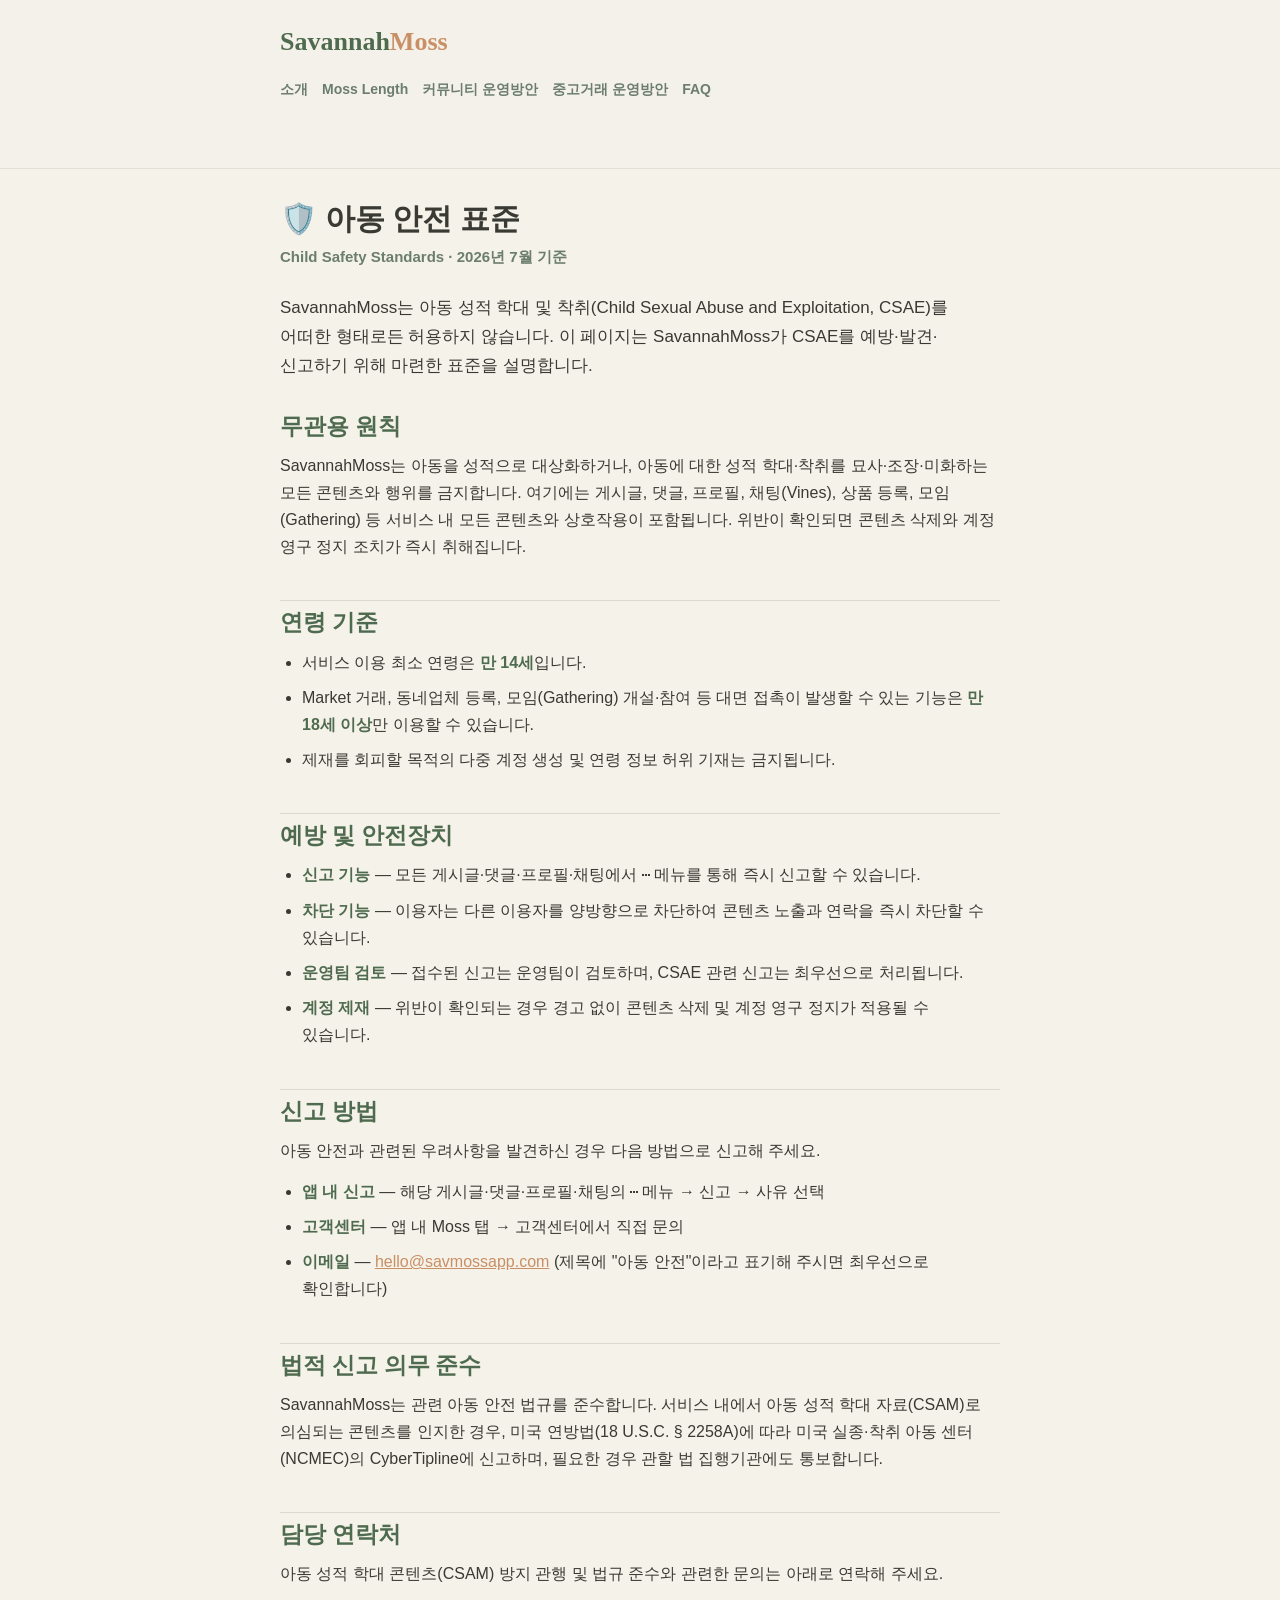
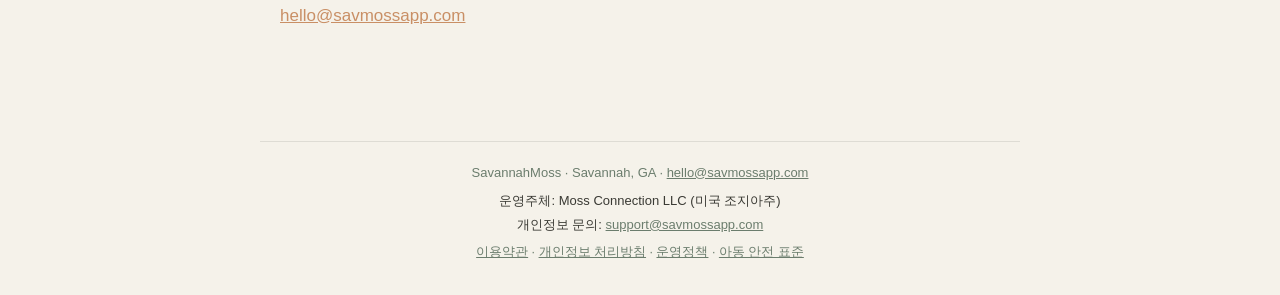
==== commit e28d3055: "Deploy SavannahMoss info site (2026-07-27T14:50:59Z)" ====
--- a/child-safety.html
+++ b/child-safety.html
@@ -11,7 +11,7 @@
   <link rel="preconnect" href="https://fonts.googleapis.com" />
   <link rel="preconnect" href="https://fonts.gstatic.com" crossorigin />
   <link href="https://fonts.googleapis.com/css2?family=Playfair+Display:wght@600;700&amp;family=Noto+Sans+KR:wght@400;500;700&amp;display=swap" rel="stylesheet" />
-  <link rel="stylesheet" href="./style.css?v=a211223e0542" />
+  <link rel="stylesheet" href="./style.css?v=1cf8817903cb" />
 </head>
 <body>
   <header class="site-header">
@@ -97,8 +97,7 @@
   <footer class="site-footer">
     <div>SavannahMoss · Savannah, GA · <a href="mailto:hello@savmossapp.com">hello@savmossapp.com</a></div>
     <div class="operator-info">
-      <!-- 법인 설립 승인 후 정식 법인명 및 등록 정보를 이 문구에 반영합니다. -->
-      <span>운영 준비: Moss Connection LLC 설립 신청 중</span>
+      <span>운영주체: Moss Connection LLC (미국 조지아주)</span>
       <span>개인정보 문의: <a href="mailto:support@savmossapp.com">support@savmossapp.com</a></span>
     </div>
     <div class="footer-legal"><a href="./terms-of-service.html">이용약관</a> · <a href="./privacy-policy.html">개인정보 처리방침</a> · <a href="./operation-policy.html">운영정책</a> · <a href="./child-safety.html">아동 안전 표준</a></div>
